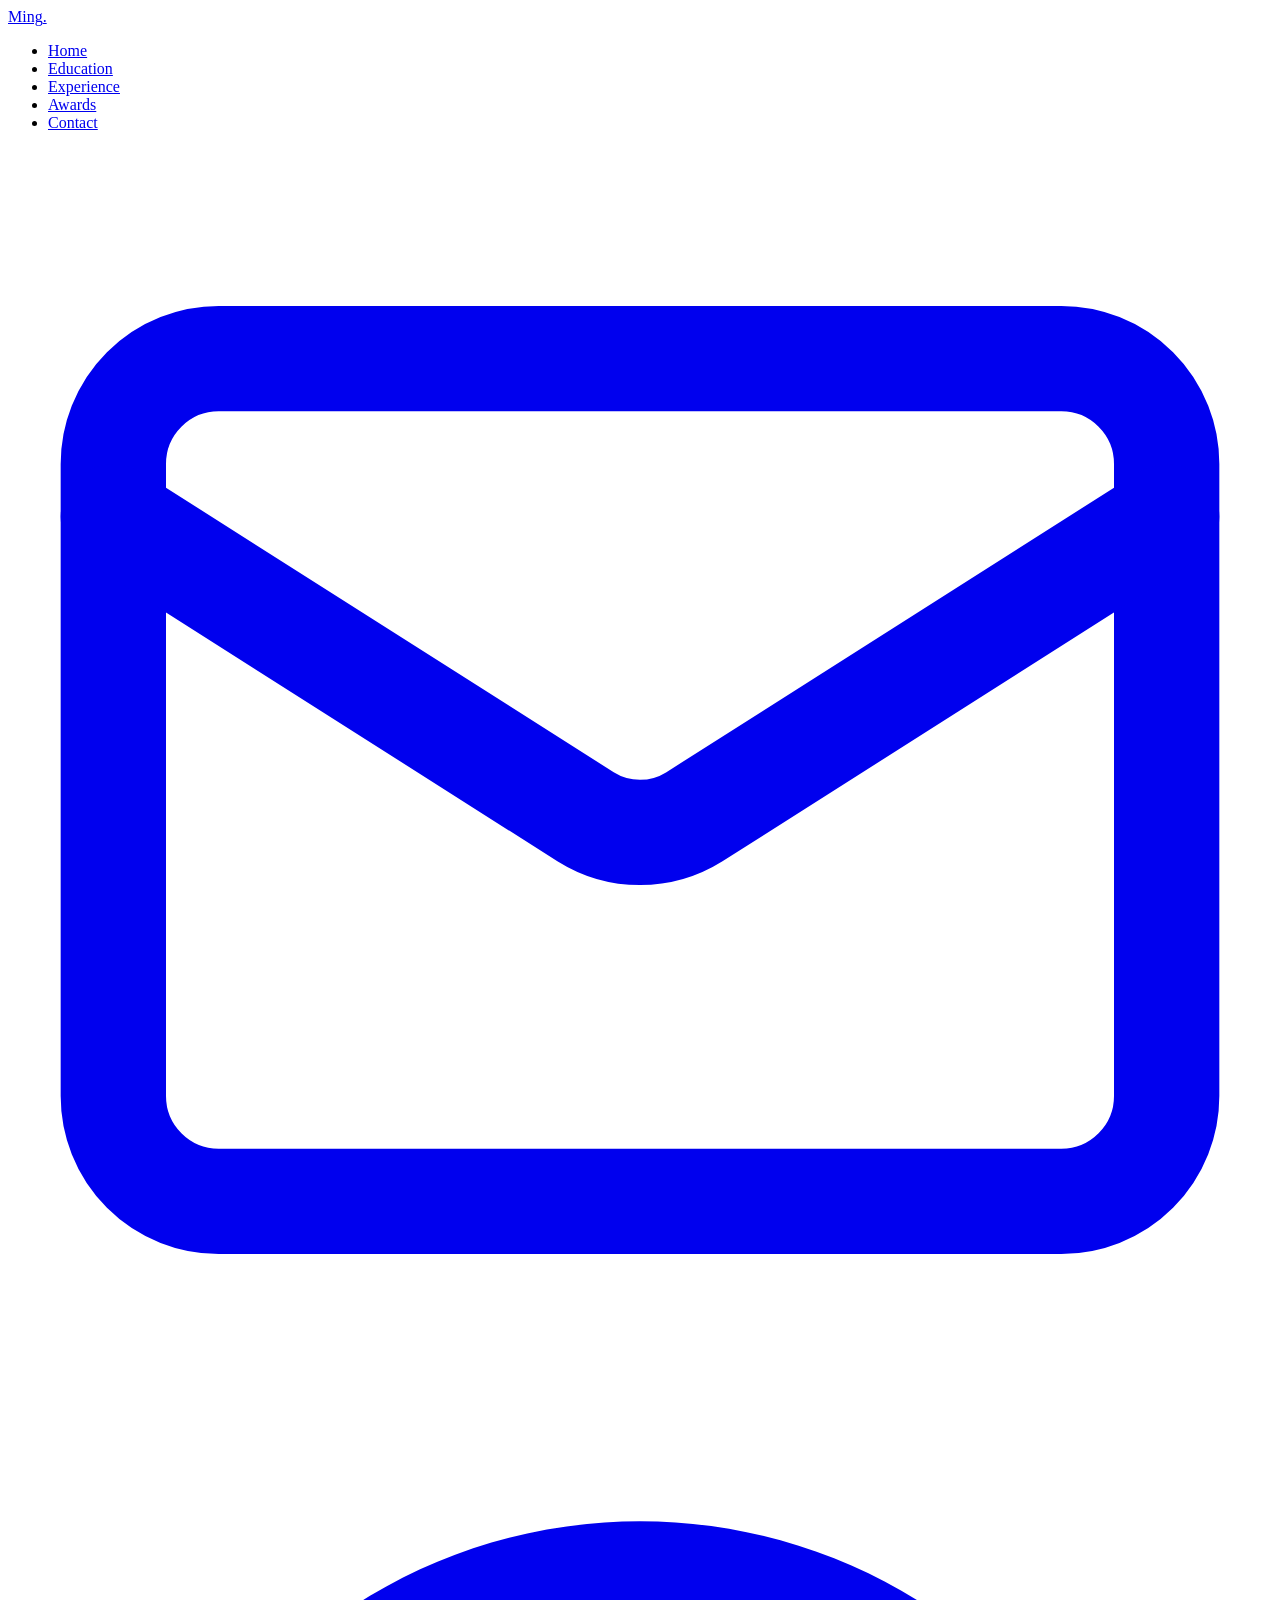
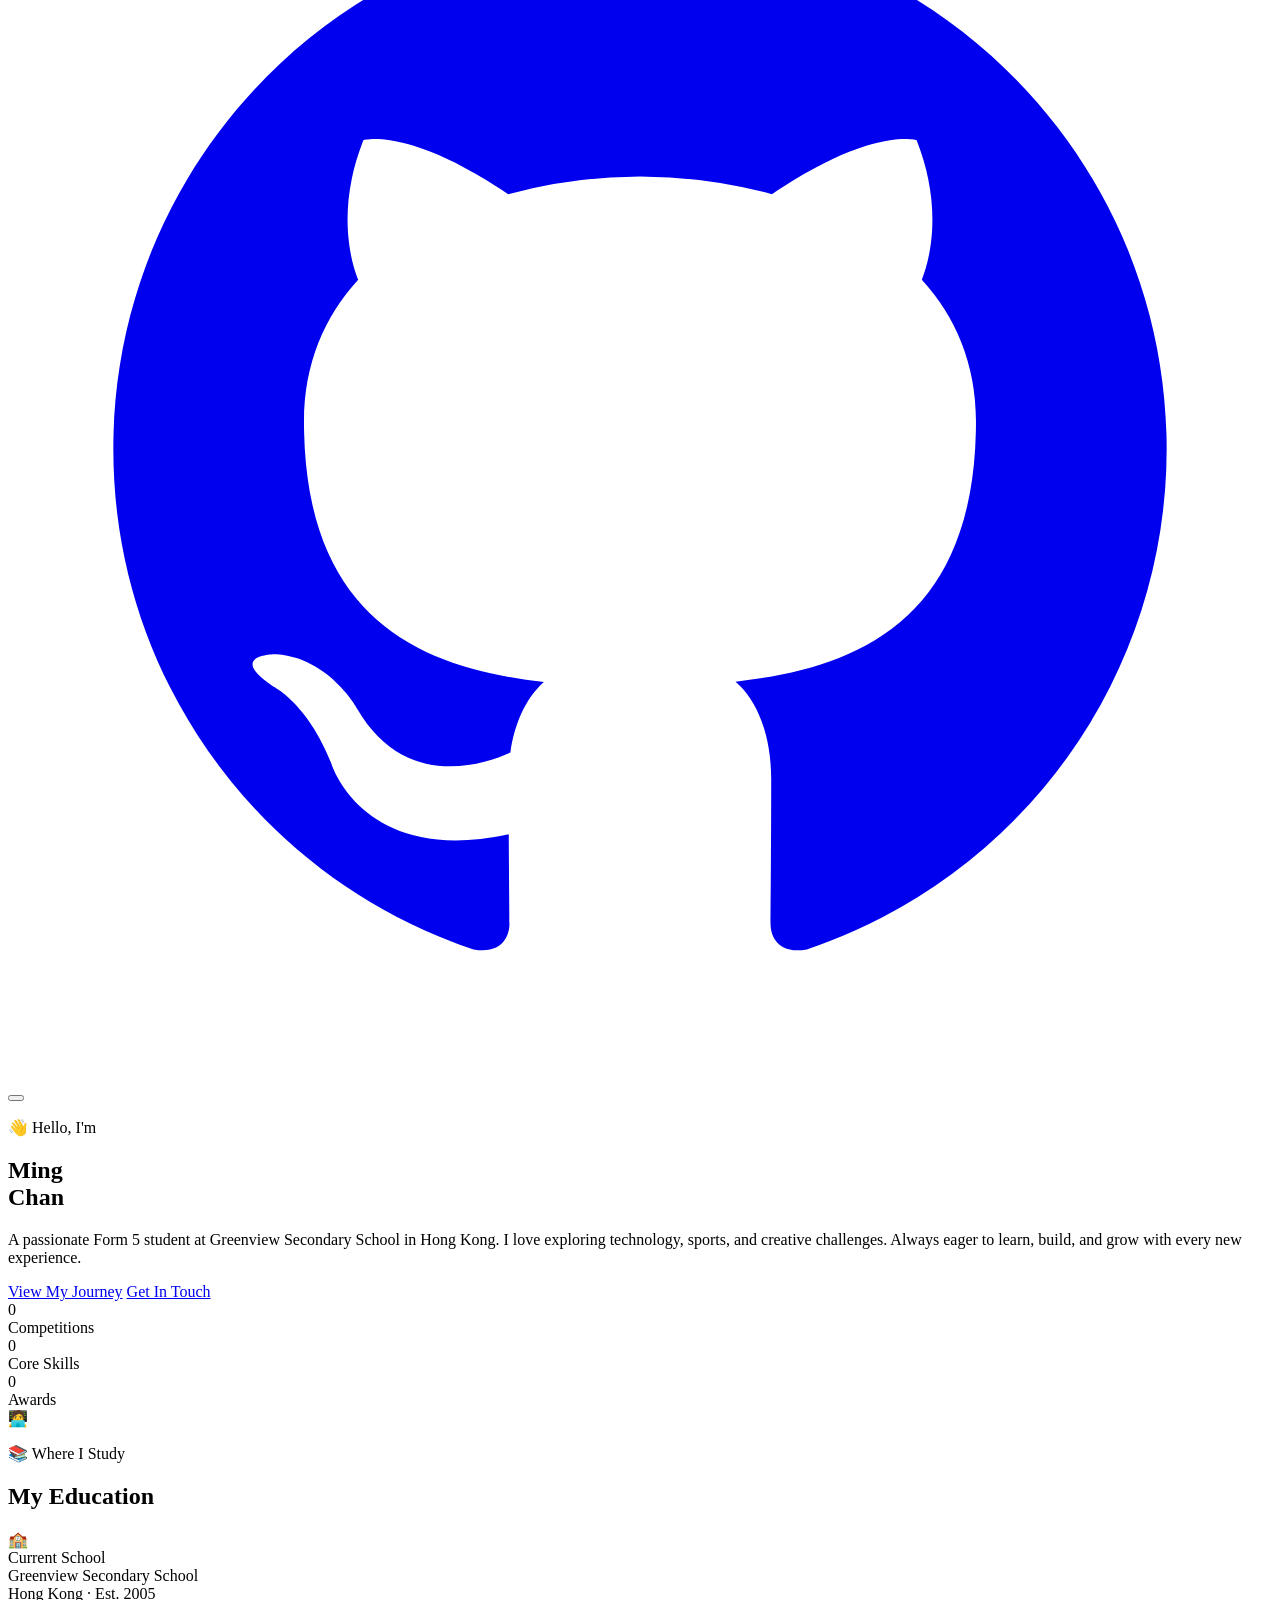
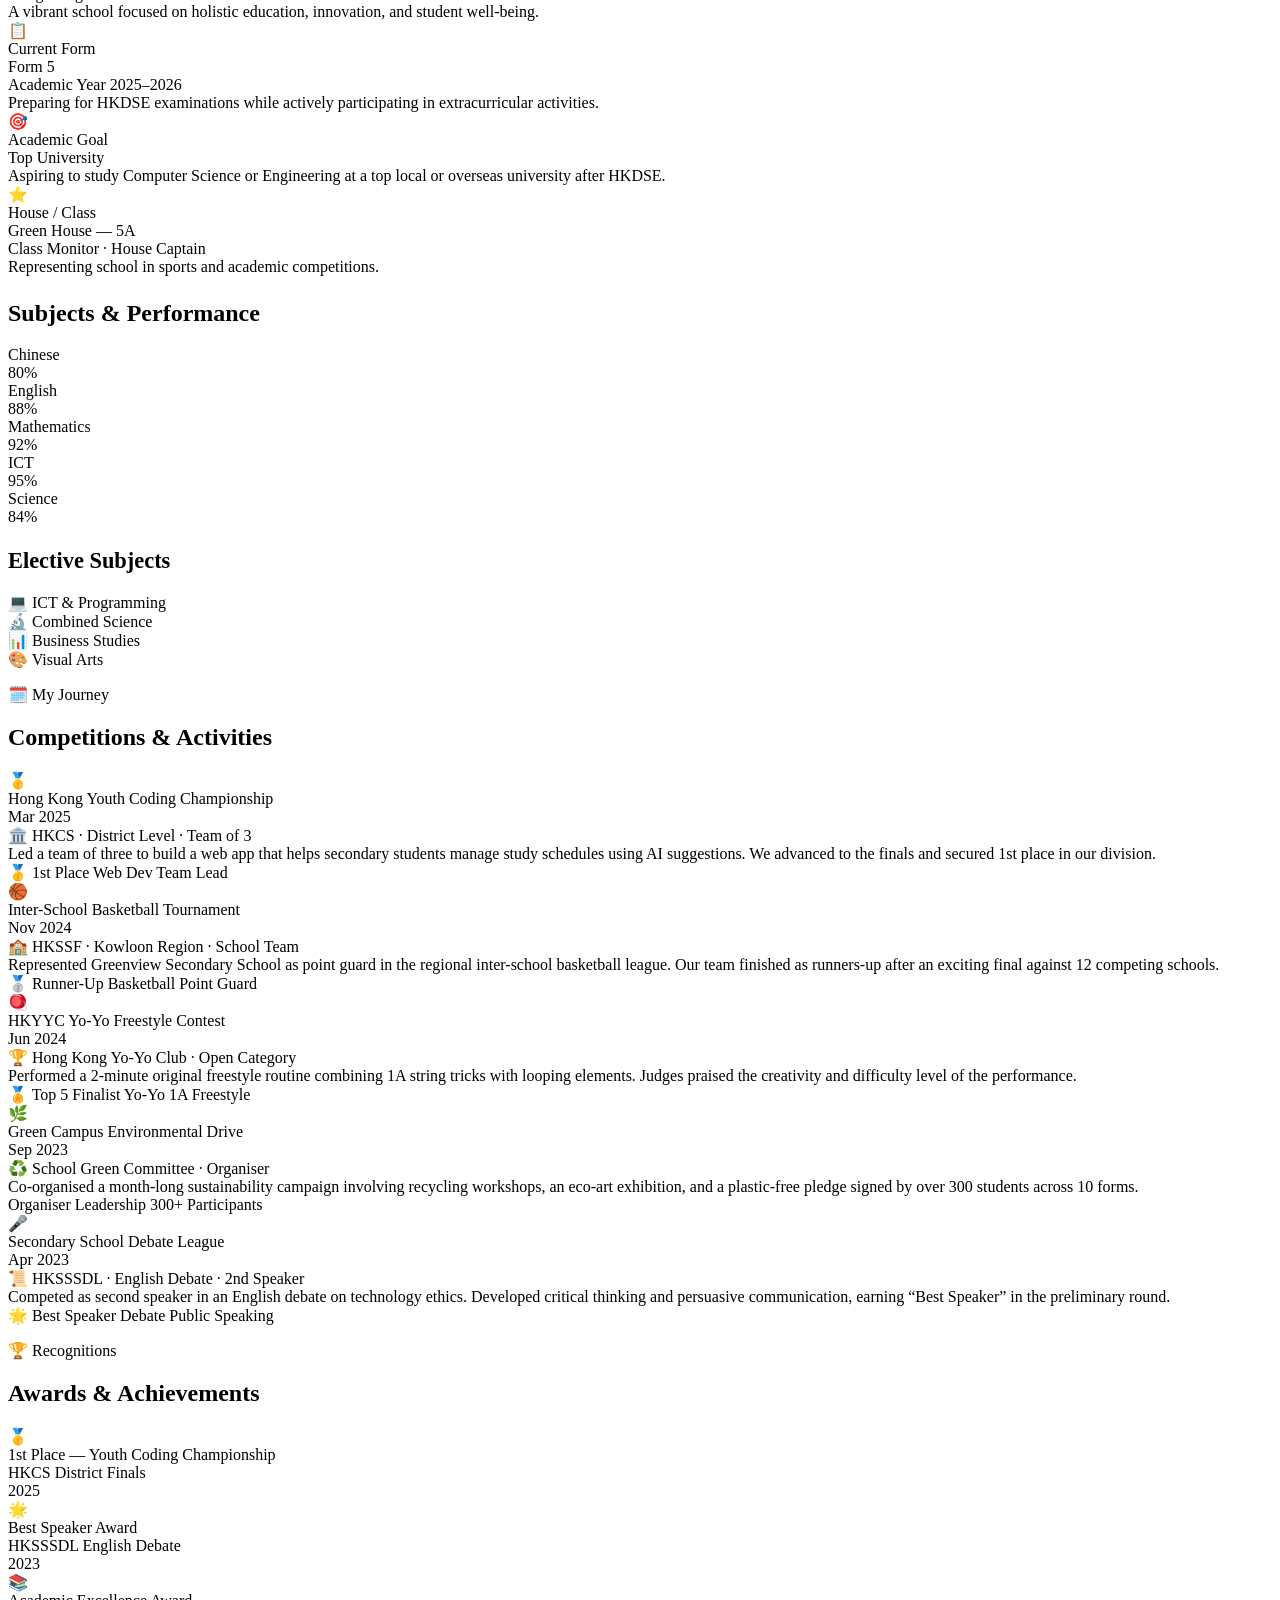
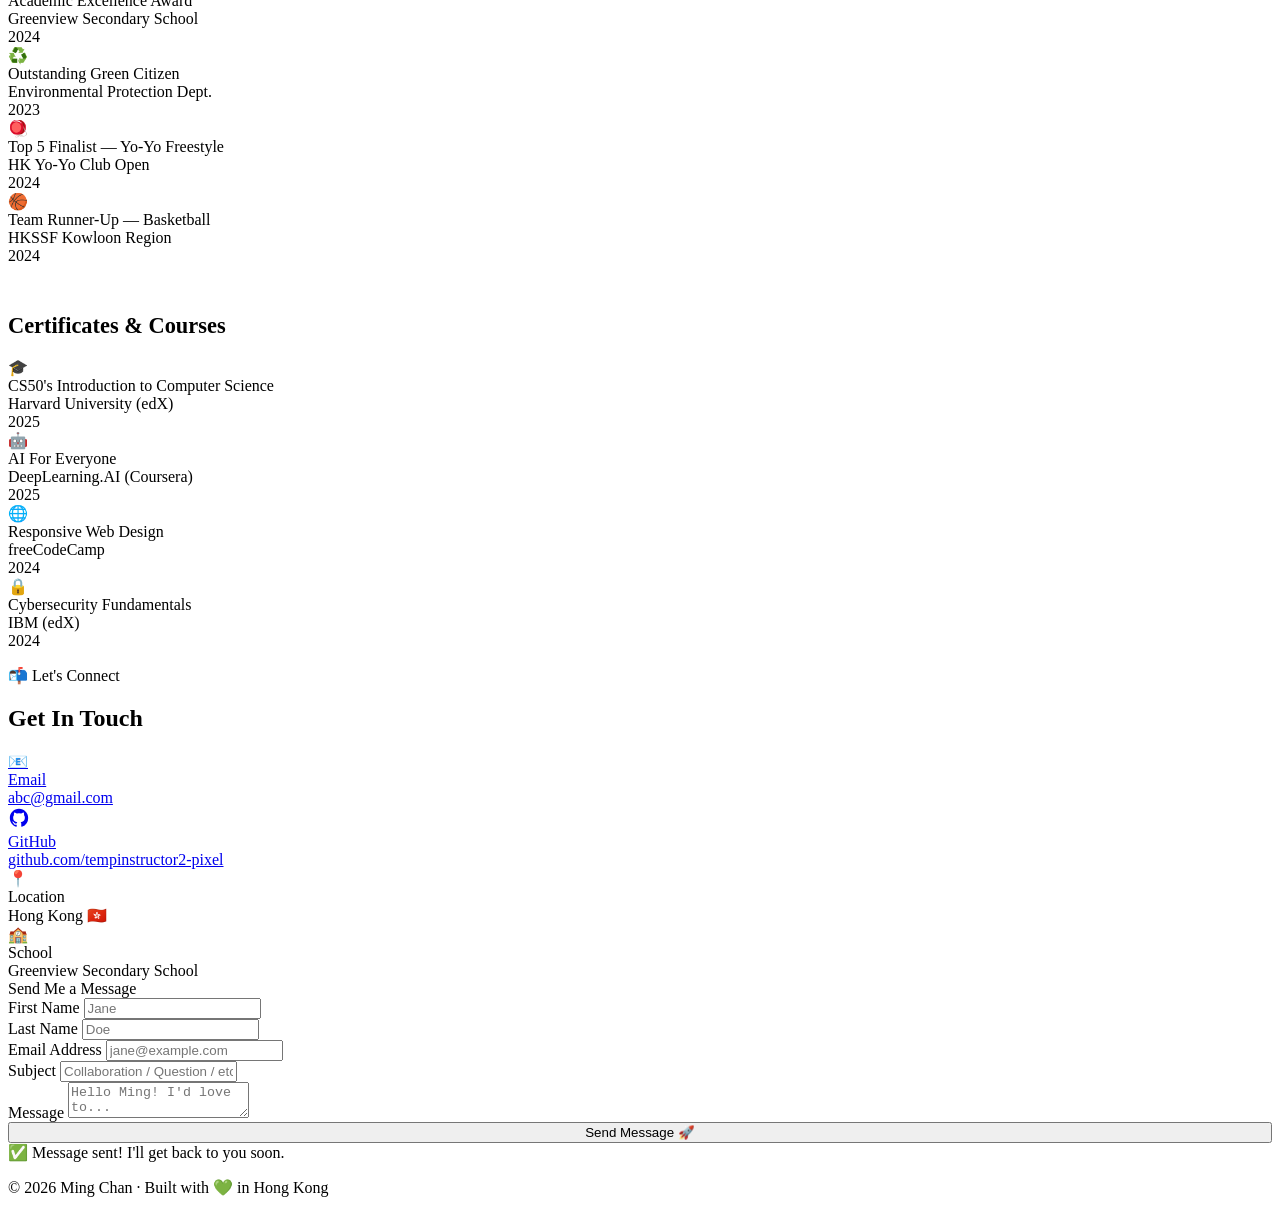
==== index.html @ fbb934cd "Add files via upload" ====
<!DOCTYPE html>
<html lang="en">
<head>
  <meta charset="UTF-8"/>
  <meta name="viewport" content="width=device-width,initial-scale=1.0"/>
  <title>Ming Chan — Home</title>
  <link rel="stylesheet" href="assets/css/style.css"/>
  <script src="assets/js/main.js" defer></script>
</head>
<body>

<nav class="navbar" id="navbar">
  <div class="nav-container">
    <a class="nav-logo" href="index.html">Ming<span class="dot">.</span></a>
    <ul class="nav-links" id="navLinks">
      <li><a href="#home"         class="nav-link">Home</a></li>
      <li><a href="#education"    class="nav-link">Education</a></li>
      <li><a href="#experience"   class="nav-link">Experience</a></li>
      <li><a href="#achievements" class="nav-link">Awards</a></li>
      <li><a href="#contact"      class="nav-link">Contact</a></li>
    </ul>
    <div class="nav-actions">
      <a href="mailto:abc@gmail.com" class="icon-btn" title="Email Me">
        <svg xmlns="http://www.w3.org/2000/svg" viewBox="0 0 24 24" fill="none"
             stroke="currentColor" stroke-width="2" stroke-linecap="round" stroke-linejoin="round">
          <rect x="2" y="4" width="20" height="16" rx="2"/>
          <path d="m22 7-8.97 5.7a1.94 1.94 0 0 1-2.06 0L2 7"/>
        </svg>
      </a>
      <a href="https://github.com/tempinstructor2-pixel" target="_blank" class="icon-btn" title="GitHub">
        <svg viewBox="0 0 24 24" fill="currentColor">
          <path d="M12 2C6.477 2 2 6.484 2 12.017c0 4.425 2.865 8.18 6.839 9.504.5.092.682-.217.682-.483
          0-.237-.008-.868-.013-1.703-2.782.605-3.369-1.343-3.369-1.343-.454-1.158-1.11-1.466-1.11-1.466
          -.908-.62.069-.608.069-.608 1.003.07 1.531 1.032 1.531 1.032.892 1.53 2.341 1.088 2.91.832
          .092-.647.35-1.088.636-1.338-2.22-.253-4.555-1.113-4.555-4.951 0-1.093.39-1.988 1.029-2.688
          -.103-.253-.446-1.272.098-2.65 0 0 .84-.27 2.75 1.026A9.564 9.564 0 0 1 12 6.844a9.59 9.59 0 0 1
          2.504.337c1.909-1.296 2.747-1.027 2.747-1.027.546 1.379.202 2.398.1 2.651.64.7 1.028 1.595
          1.028 2.688 0 3.848-2.339 4.695-4.566 4.943.359.309.678.92.678 1.855 0 1.338-.012 2.419-.012
          2.747 0 .268.18.58.688.482A10.019 10.019 0 0 0 22 12.017C22 6.484 17.522 2 12 2z"/>
        </svg>
      </a>
      <button class="hamburger" id="hamburger" aria-label="Toggle menu">
        <span></span><span></span><span></span>
      </button>
    </div>
  </div>
</nav>

<main class="page">
  <section class="hero" id="home">
    <div class="hero-inner">
      <div>
        <p class="hero-greeting fade-up">&#x1F44B; Hello, I'm</p>
        <h1 class="hero-name fade-up">Ming<br/><span>Chan</span></h1>
        <p class="hero-tagline fade-up"><span id="typed-text"></span><span class="cursor"></span></p>
        <p class="hero-desc fade-up">
          A passionate Form 5 student at Greenview Secondary School in Hong Kong.
          I love exploring technology, sports, and creative challenges.
          Always eager to learn, build, and grow with every new experience.
        </p>
        <div class="hero-cta fade-up">
          <a href="experience.html" class="btn-green">View My Journey</a>
          <a href="contact.html"    class="btn-outline">Get In Touch</a>
        </div>
        <div class="stats fade-up">
          <div class="stat"><span class="stat-num" data-target="5">0</span><div class="stat-label">Competitions</div></div>
          <div class="stat"><span class="stat-num" data-target="3">0</span><div class="stat-label">Core Skills</div></div>
          <div class="stat"><span class="stat-num" data-target="6">0</span><div class="stat-label">Awards</div></div>
        </div>
      </div>
      <div class="hero-avatar-wrap fade-up">
        <div class="avatar-ring">
          <div class="avatar-inner">&#x1F9D1;&#x200D;&#x1F4BB;</div>
        </div>
      </div>
    </div>
  </section>

  <section id="education">
    <div class="section-wrap compact">
      <p class="section-tag fade-up">&#x1F4DA; Where I Study</p>
      <h2 class="section-title fade-up">My <span>Education</span></h2>
      <div class="section-divider fade-up"></div>

      <div class="edu-grid">
        <div class="glass-card edu-card fade-up">
          <div class="edu-icon">&#x1F3EB;</div>
          <div class="edu-label">Current School</div>
          <div class="edu-value">Greenview Secondary School</div>
          <div class="edu-sub">Hong Kong &middot; Est. 2005<br/>A vibrant school focused on holistic education, innovation, and student well-being.</div>
        </div>
        <div class="glass-card edu-card fade-up">
          <div class="edu-icon">&#x1F4CB;</div>
          <div class="edu-label">Current Form</div>
          <div class="edu-value">Form 5</div>
          <div class="edu-sub">Academic Year 2025&ndash;2026<br/>Preparing for HKDSE examinations while actively participating in extracurricular activities.</div>
        </div>
        <div class="glass-card edu-card fade-up">
          <div class="edu-icon">&#x1F3AF;</div>
          <div class="edu-label">Academic Goal</div>
          <div class="edu-value">Top University</div>
          <div class="edu-sub">Aspiring to study Computer Science or Engineering at a top local or overseas university after HKDSE.</div>
        </div>
        <div class="glass-card edu-card fade-up">
          <div class="edu-icon">&#x2B50;</div>
          <div class="edu-label">House / Class</div>
          <div class="edu-value">Green House &mdash; 5A</div>
          <div class="edu-sub">Class Monitor &middot; House Captain<br/>Representing school in sports and academic competitions.</div>
        </div>
      </div>

      <h3 style="font-size:1.5rem;font-weight:800;margin-bottom:1.2rem" class="fade-up">
        Subjects &amp; <span style="color:var(--green)">Performance</span>
      </h3>
      <div class="glass-card bar-wrap fade-up">
        <div class="bar-row"><div class="bar-subject">Chinese</div>
          <div class="bar-track"><div class="bar-fill" data-pct="80"></div></div>
          <div class="bar-pct">80%</div></div>
        <div class="bar-row"><div class="bar-subject">English</div>
          <div class="bar-track"><div class="bar-fill" data-pct="88"></div></div>
          <div class="bar-pct">88%</div></div>
        <div class="bar-row"><div class="bar-subject">Mathematics</div>
          <div class="bar-track"><div class="bar-fill" data-pct="92"></div></div>
          <div class="bar-pct">92%</div></div>
        <div class="bar-row"><div class="bar-subject">ICT</div>
          <div class="bar-track"><div class="bar-fill" data-pct="95"></div></div>
          <div class="bar-pct">95%</div></div>
        <div class="bar-row"><div class="bar-subject">Science</div>
          <div class="bar-track"><div class="bar-fill" data-pct="84"></div></div>
          <div class="bar-pct">84%</div></div>
      </div>

      <h3 style="font-size:1.4rem;font-weight:800;margin-bottom:1.2rem" class="fade-up">
        Elective <span style="color:var(--green)">Subjects</span>
      </h3>
      <div class="course-grid">
        <div class="glass-card course-chip fade-up">&#x1F4BB; ICT &amp; Programming</div>
        <div class="glass-card course-chip fade-up">&#x1F52C; Combined Science</div>
        <div class="glass-card course-chip fade-up">&#x1F4CA; Business Studies</div>
        <div class="glass-card course-chip fade-up">&#x1F3A8; Visual Arts</div>
      </div>
    </div>
  </section>

  <section id="experience">
    <div class="section-wrap compact">
      <p class="section-tag fade-up">&#x1F5D3;&#xFE0F; My Journey</p>
      <h2 class="section-title fade-up">Competitions &amp; <span>Activities</span></h2>
      <div class="section-divider fade-up"></div>

      <div class="timeline">
        <div class="tl-item fade-up">
          <div class="tl-dot">&#x1F947;</div>
          <div class="glass-card tl-card">
            <div class="tl-header">
              <div class="tl-title">Hong Kong Youth Coding Championship</div>
              <div class="tl-date">Mar 2025</div>
            </div>
            <div class="tl-org">&#x1F3DB;&#xFE0F; HKCS &middot; District Level &middot; Team of 3</div>
            <div class="tl-desc">Led a team of three to build a web app that helps secondary students
              manage study schedules using AI suggestions. We advanced to the finals and secured
              1st place in our division.</div>
            <div class="tl-badges">
              <span class="tl-badge gold">&#x1F947; 1st Place</span>
              <span class="tl-badge">Web Dev</span>
              <span class="tl-badge">Team Lead</span>
            </div>
          </div>
        </div>

        <div class="tl-item fade-up">
          <div class="tl-dot">&#x1F3C0;</div>
          <div class="glass-card tl-card">
            <div class="tl-header">
              <div class="tl-title">Inter-School Basketball Tournament</div>
              <div class="tl-date">Nov 2024</div>
            </div>
            <div class="tl-org">&#x1F3EB; HKSSF &middot; Kowloon Region &middot; School Team</div>
            <div class="tl-desc">Represented Greenview Secondary School as point guard in the regional
              inter-school basketball league. Our team finished as runners-up after an exciting final
              against 12 competing schools.</div>
            <div class="tl-badges">
              <span class="tl-badge silver">&#x1F948; Runner-Up</span>
              <span class="tl-badge">Basketball</span>
              <span class="tl-badge">Point Guard</span>
            </div>
          </div>
        </div>

        <div class="tl-item fade-up">
          <div class="tl-dot">&#x1FA80;</div>
          <div class="glass-card tl-card">
            <div class="tl-header">
              <div class="tl-title">HKYYC Yo-Yo Freestyle Contest</div>
              <div class="tl-date">Jun 2024</div>
            </div>
            <div class="tl-org">&#x1F3C6; Hong Kong Yo-Yo Club &middot; Open Category</div>
            <div class="tl-desc">Performed a 2-minute original freestyle routine combining 1A string
              tricks with looping elements. Judges praised the creativity and difficulty level
              of the performance.</div>
            <div class="tl-badges">
              <span class="tl-badge gold">&#x1F3C5; Top 5 Finalist</span>
              <span class="tl-badge">Yo-Yo 1A</span>
              <span class="tl-badge">Freestyle</span>
            </div>
          </div>
        </div>

        <div class="tl-item fade-up">
          <div class="tl-dot">&#x1F33F;</div>
          <div class="glass-card tl-card">
            <div class="tl-header">
              <div class="tl-title">Green Campus Environmental Drive</div>
              <div class="tl-date">Sep 2023</div>
            </div>
            <div class="tl-org">&#x267B;&#xFE0F; School Green Committee &middot; Organiser</div>
            <div class="tl-desc">Co-organised a month-long sustainability campaign involving recycling
              workshops, an eco-art exhibition, and a plastic-free pledge signed by over 300
              students across 10 forms.</div>
            <div class="tl-badges">
              <span class="tl-badge">Organiser</span>
              <span class="tl-badge">Leadership</span>
              <span class="tl-badge">300+ Participants</span>
            </div>
          </div>
        </div>

        <div class="tl-item fade-up">
          <div class="tl-dot">&#x1F3A4;</div>
          <div class="glass-card tl-card">
            <div class="tl-header">
              <div class="tl-title">Secondary School Debate League</div>
              <div class="tl-date">Apr 2023</div>
            </div>
            <div class="tl-org">&#x1F4DC; HKSSSDL &middot; English Debate &middot; 2nd Speaker</div>
            <div class="tl-desc">Competed as second speaker in an English debate on technology ethics.
              Developed critical thinking and persuasive communication, earning &ldquo;Best Speaker&rdquo;
              in the preliminary round.</div>
            <div class="tl-badges">
              <span class="tl-badge gold">&#x1F31F; Best Speaker</span>
              <span class="tl-badge">Debate</span>
              <span class="tl-badge">Public Speaking</span>
            </div>
          </div>
        </div>
      </div>
    </div>
  </section>

  <section id="achievements">
    <div class="section-wrap compact">
      <p class="section-tag fade-up">&#x1F3C6; Recognitions</p>
      <h2 class="section-title fade-up">Awards &amp; <span>Achievements</span></h2>
      <div class="section-divider fade-up"></div>

      <div class="award-grid">
        <div class="glass-card award-card fade-up">
          <span class="award-icon">&#x1F947;</span>
          <div class="award-title">1st Place &mdash; Youth Coding Championship</div>
          <div class="award-org">HKCS District Finals</div>
          <span class="award-year">2025</span>
        </div>
        <div class="glass-card award-card fade-up">
          <span class="award-icon">&#x1F31F;</span>
          <div class="award-title">Best Speaker Award</div>
          <div class="award-org">HKSSSDL English Debate</div>
          <span class="award-year">2023</span>
        </div>
        <div class="glass-card award-card fade-up">
          <span class="award-icon">&#x1F4DA;</span>
          <div class="award-title">Academic Excellence Award</div>
          <div class="award-org">Greenview Secondary School</div>
          <span class="award-year">2024</span>
        </div>
        <div class="glass-card award-card fade-up">
          <span class="award-icon">&#x267B;&#xFE0F;</span>
          <div class="award-title">Outstanding Green Citizen</div>
          <div class="award-org">Environmental Protection Dept.</div>
          <span class="award-year">2023</span>
        </div>
        <div class="glass-card award-card fade-up">
          <span class="award-icon">&#x1FA80;</span>
          <div class="award-title">Top 5 Finalist &mdash; Yo-Yo Freestyle</div>
          <div class="award-org">HK Yo-Yo Club Open</div>
          <span class="award-year">2024</span>
        </div>
        <div class="glass-card award-card fade-up">
          <span class="award-icon">&#x1F3C0;</span>
          <div class="award-title">Team Runner-Up &mdash; Basketball</div>
          <div class="award-org">HKSSF Kowloon Region</div>
          <span class="award-year">2024</span>
        </div>
      </div>

      <h3 style="font-size:1.4rem;font-weight:800;margin:3rem 0 1.2rem" class="fade-up">
        Certificates &amp; <span style="color:var(--green)">Courses</span>
      </h3>
      <div class="cert-list">
        <div class="glass-card cert-row fade-up">
          <span class="cert-icon">&#x1F393;</span>
          <div><div class="cert-name">CS50's Introduction to Computer Science</div>
            <div class="cert-issuer">Harvard University (edX)</div></div>
          <div class="cert-date">2025</div>
        </div>
        <div class="glass-card cert-row fade-up">
          <span class="cert-icon">&#x1F916;</span>
          <div><div class="cert-name">AI For Everyone</div>
            <div class="cert-issuer">DeepLearning.AI (Coursera)</div></div>
          <div class="cert-date">2025</div>
        </div>
        <div class="glass-card cert-row fade-up">
          <span class="cert-icon">&#x1F310;</span>
          <div><div class="cert-name">Responsive Web Design</div>
            <div class="cert-issuer">freeCodeCamp</div></div>
          <div class="cert-date">2024</div>
        </div>
        <div class="glass-card cert-row fade-up">
          <span class="cert-icon">&#x1F512;</span>
          <div><div class="cert-name">Cybersecurity Fundamentals</div>
            <div class="cert-issuer">IBM (edX)</div></div>
          <div class="cert-date">2024</div>
        </div>
      </div>
    </div>
  </section>

  <section id="contact">
    <div class="section-wrap compact">
      <p class="section-tag fade-up">&#x1F4EC; Let's Connect</p>
      <h2 class="section-title fade-up">Get In <span>Touch</span></h2>
      <div class="section-divider fade-up"></div>

      <div class="contact-grid">
        <div class="contact-info">
          <a href="mailto:abc@gmail.com" class="glass-card info-card fade-up">
            <div class="info-icon">&#x1F4E7;</div>
            <div><div class="info-label">Email</div>
              <div class="info-val">abc@gmail.com</div></div>
          </a>
          <a href="https://github.com/tempinstructor2-pixel" target="_blank" class="glass-card info-card fade-up">
            <div class="info-icon"><svg viewBox="0 0 24 24" fill="currentColor" style="width:22px;height:22px;color:var(--green)">
    <path d="M12 2C6.477 2 2 6.484 2 12.017c0 4.425 2.865 8.18 6.839 9.504.5.092.682-.217.682-.483
    0-.237-.008-.868-.013-1.703-2.782.605-3.369-1.343-3.369-1.343-.454-1.158-1.11-1.466-1.11-1.466
    -.908-.62.069-.608.069-.608 1.003.07 1.531 1.032 1.531 1.032.892 1.53 2.341 1.088 2.91.832
    .092-.647.35-1.088.636-1.338-2.22-.253-4.555-1.113-4.555-4.951 0-1.093.39-1.988 1.029-2.688
    -.103-.253-.446-1.272.098-2.65 0 0 .84-.27 2.75 1.026A9.564 9.564 0 0 1 12 6.844a9.59 9.59 0 0 1
    2.504.337c1.909-1.296 2.747-1.027 2.747-1.027.546 1.379.202 2.398.1 2.651.64.7 1.028 1.595
    1.028 2.688 0 3.848-2.339 4.695-4.566 4.943.359.309.678.92.678 1.855 0 1.338-.012 2.419-.012
    2.747 0 .268.18.58.688.482A10.019 10.019 0 0 0 22 12.017C22 6.484 17.522 2 12 2z"/>
  </svg></div>
            <div><div class="info-label">GitHub</div>
              <div class="info-val">github.com/tempinstructor2-pixel</div></div>
          </a>
          <div class="glass-card info-card fade-up" style="cursor:default">
            <div class="info-icon">&#x1F4CD;</div>
            <div><div class="info-label">Location</div>
              <div class="info-val">Hong Kong &#x1F1ED;&#x1F1F0;</div></div>
          </div>
          <div class="glass-card info-card fade-up" style="cursor:default">
            <div class="info-icon">&#x1F3EB;</div>
            <div><div class="info-label">School</div>
              <div class="info-val">Greenview Secondary School</div></div>
          </div>
        </div>

        <div class="glass-card form-card fade-up">
          <div class="form-title">Send Me a <span style="color:var(--green)">Message</span></div>
          <form id="contactForm" novalidate>
            <div class="form-row">
              <div class="form-group">
                <label for="fname">First Name</label>
                <input type="text" id="fname" placeholder="Jane" required/>
              </div>
              <div class="form-group">
                <label for="lname">Last Name</label>
                <input type="text" id="lname" placeholder="Doe" required/>
              </div>
            </div>
            <div class="form-group">
              <label for="femail">Email Address</label>
              <input type="email" id="femail" placeholder="jane@example.com" required/>
            </div>
            <div class="form-group">
              <label for="fsubject">Subject</label>
              <input type="text" id="fsubject" placeholder="Collaboration / Question / etc."/>
            </div>
            <div class="form-group">
              <label for="fmessage">Message</label>
              <textarea id="fmessage" placeholder="Hello Ming! I'd love to..." required></textarea>
            </div>
            <button type="submit" class="btn-green" style="width:100%;justify-content:center">
              Send Message &#x1F680;
            </button>
          </form>
        </div>
      </div>
    </div>
  </section>
</main>
<div class="toast" id="toast">&#x2705; Message sent! I'll get back to you soon.</div>
<footer class="footer"><p>&#169; 2026 Ming Chan &middot; Built with &#x1F49A; in Hong Kong</p></footer>
</body>
</html>
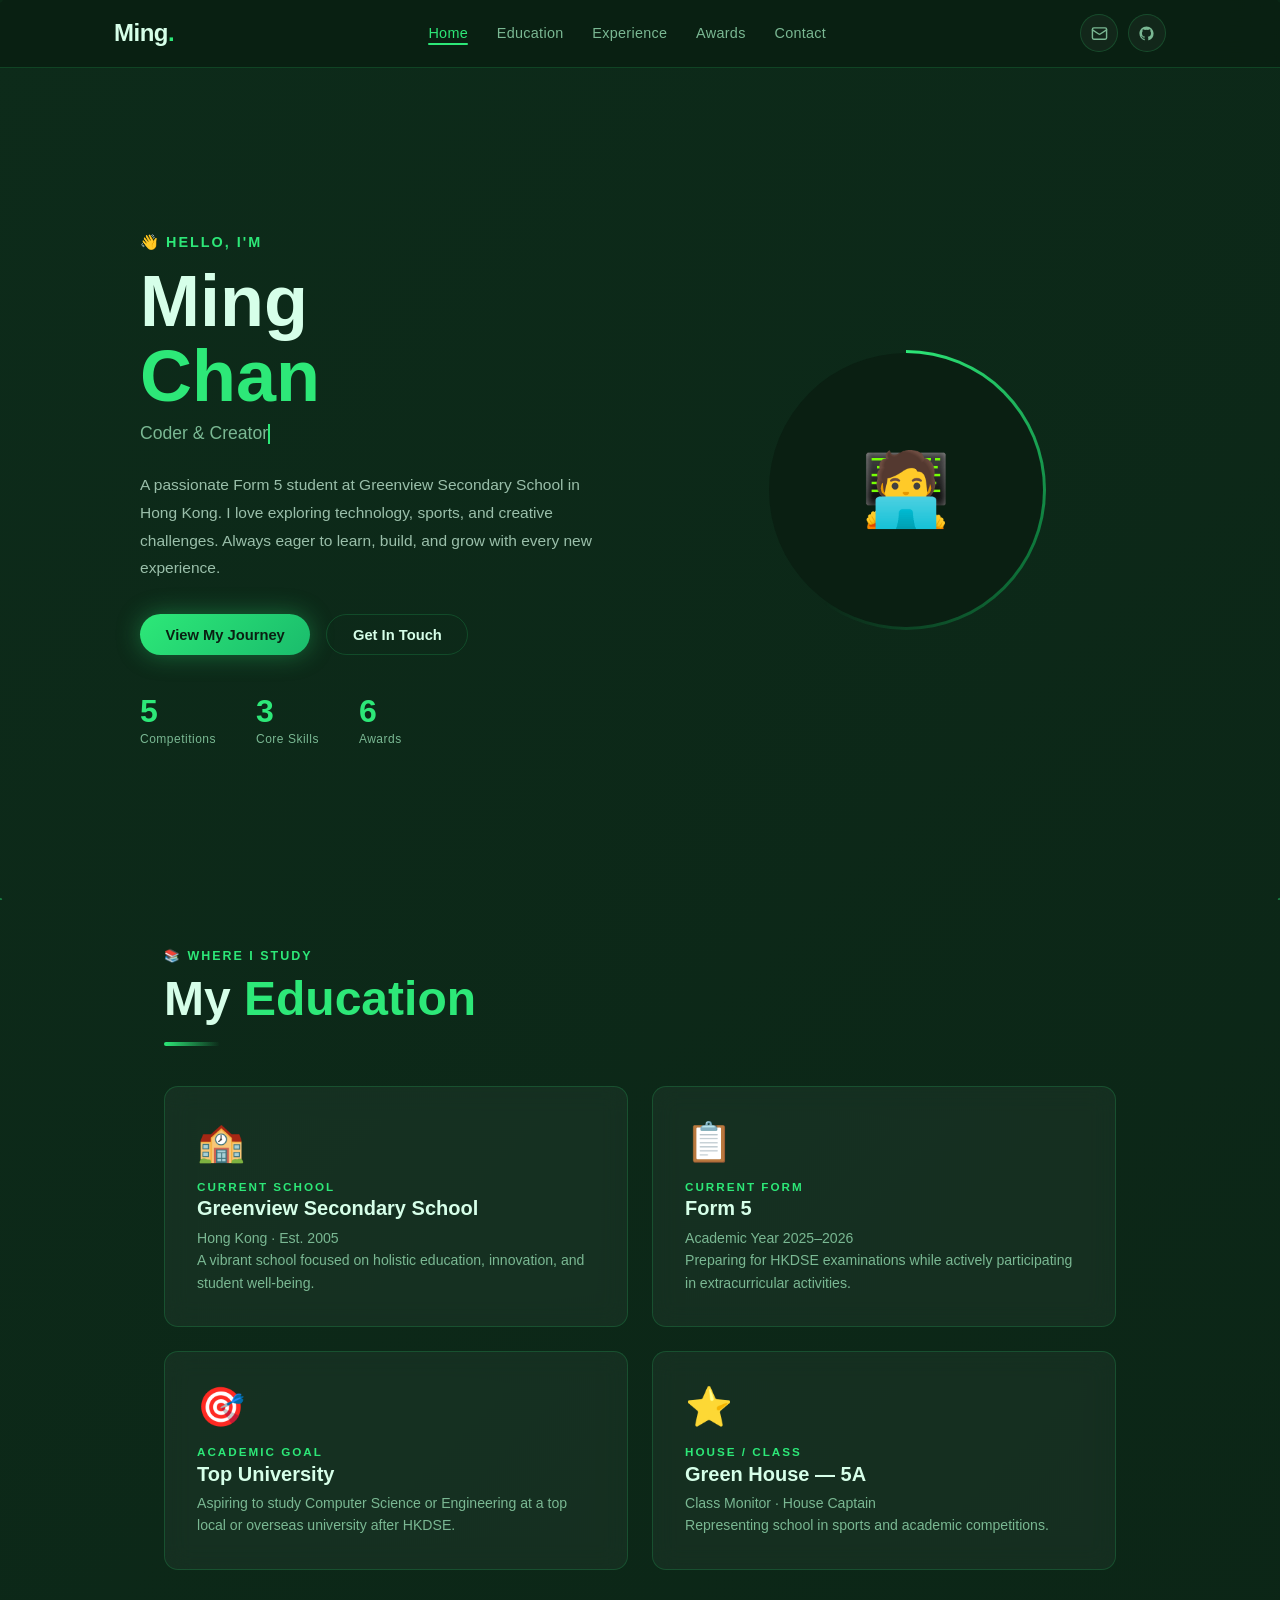
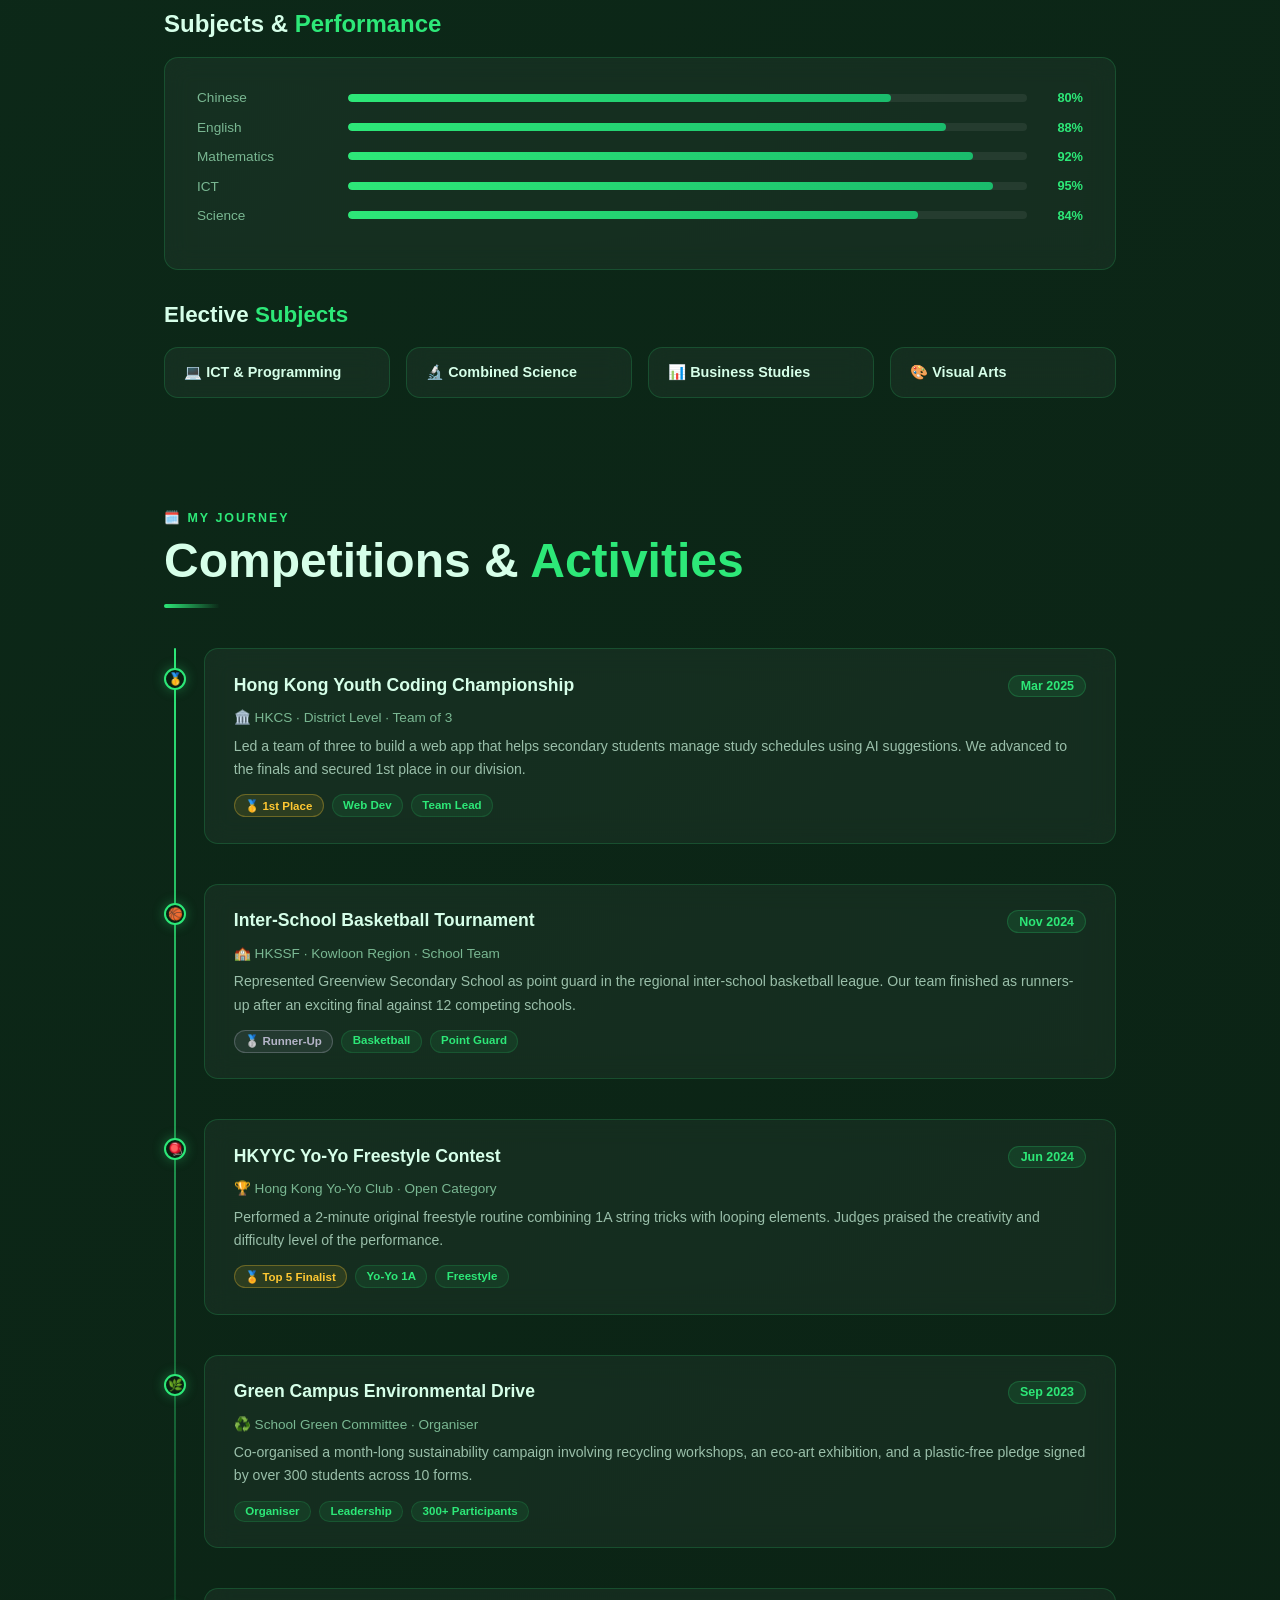
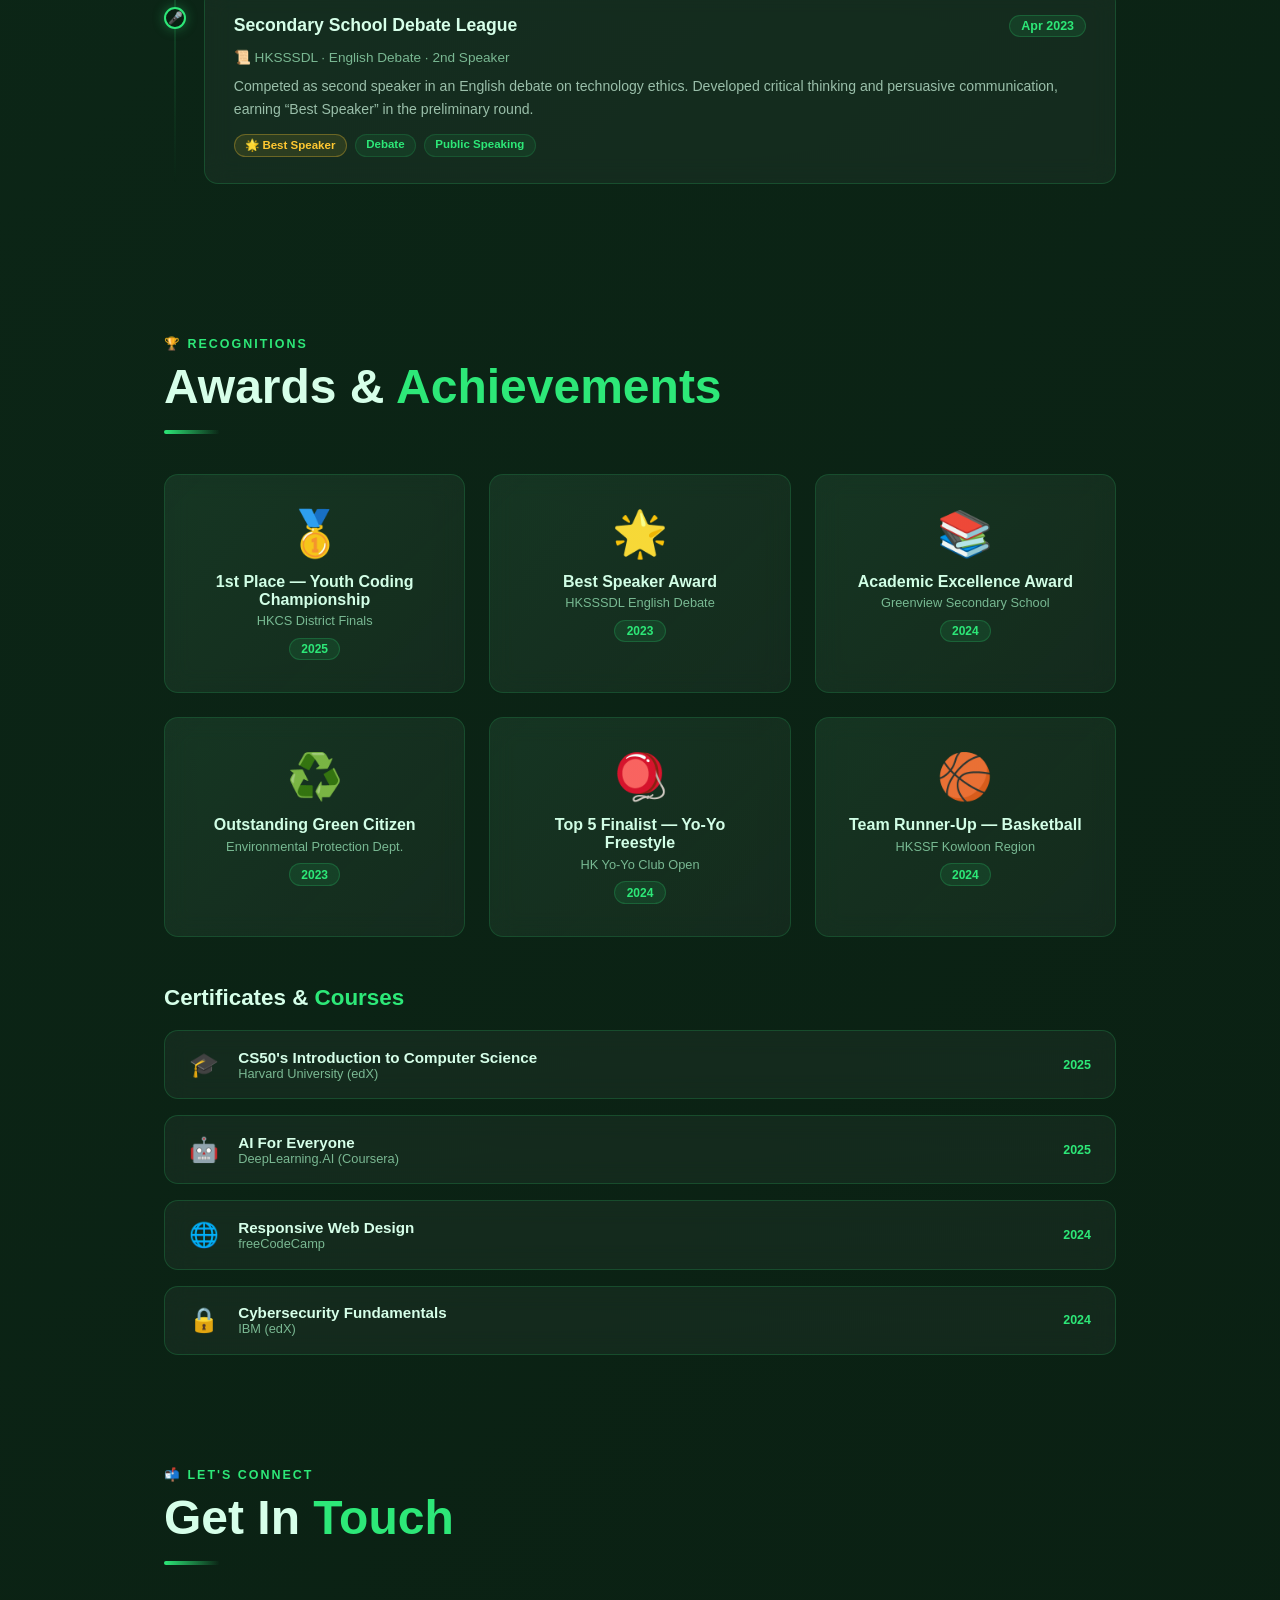
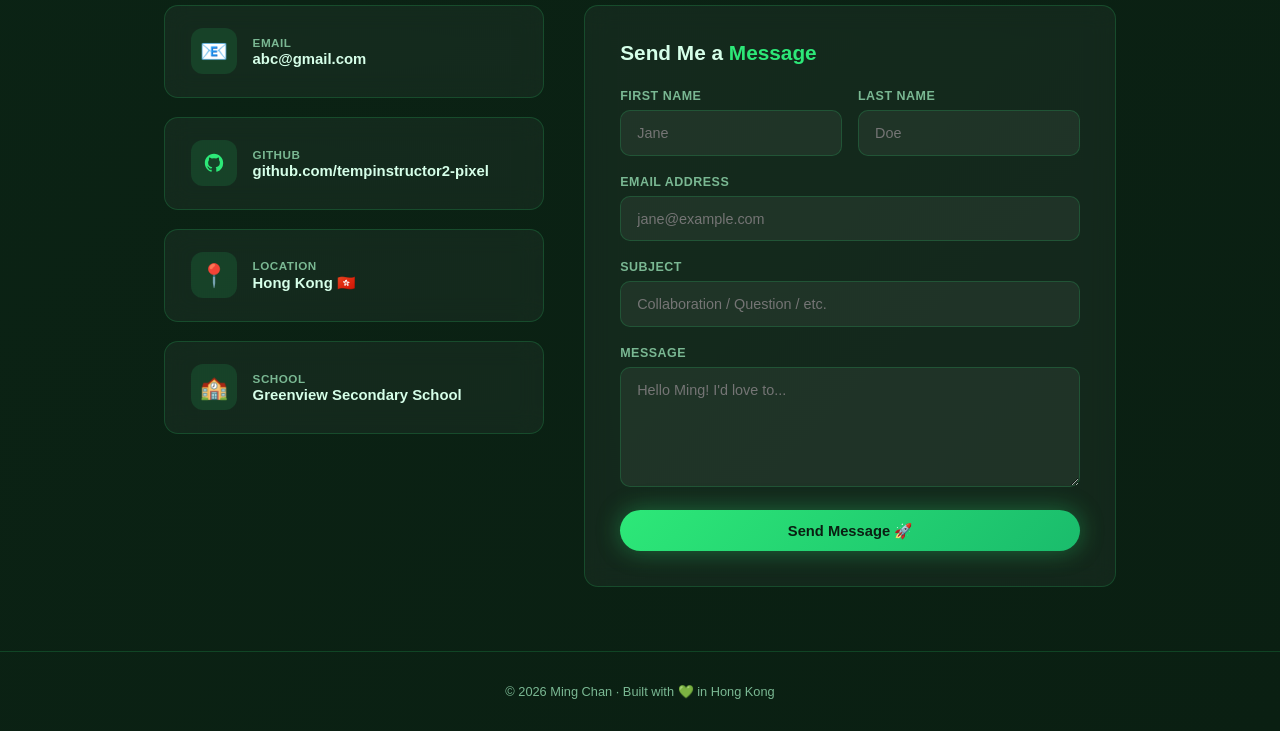
==== commit 293c8e66: "Add files via upload" ====
--- a/index.html
+++ b/index.html
@@ -4,8 +4,8 @@
   <meta charset="UTF-8"/>
   <meta name="viewport" content="width=device-width,initial-scale=1.0"/>
   <title>Ming Chan — Home</title>
-  <link rel="stylesheet" href="assets/css/style.css"/>
-  <script src="assets/js/main.js" defer></script>
+  <link rel="stylesheet" href="style.css"/>
+  <script src="main.js" defer></script>
 </head>
 <body>
 
--- a/style.css
+++ b/style.css
@@ -0,0 +1,239 @@
+/* Shared site styles (base + page sections) */
+
+*,*::before,*::after{box-sizing:border-box;margin:0;padding:0}
+:root{
+  --g1:#0d2b1a;--g2:#0a1f12;
+  --green:#2de878;--green2:#1abc6c;--green3:#0f7c3e;
+  --glow:rgba(45,232,120,.35);
+  --card-bg:rgba(255,255,255,.04);--border:rgba(45,232,120,.18);
+  --text:#d6ffe9;--muted:#7ab893;--radius:14px;--trans:.3s ease;
+}
+
+html{scroll-behavior:smooth}
+body{font-family:'Segoe UI','Inter',sans-serif;
+  background:linear-gradient(135deg,var(--g1) 0%,var(--g2) 100%);
+  color:var(--text);min-height:100vh;overflow-x:hidden}
+
+::-webkit-scrollbar{width:6px}
+::-webkit-scrollbar-track{background:var(--g2)}
+::-webkit-scrollbar-thumb{background:var(--green3);border-radius:99px}
+
+/* Navbar */
+.navbar{position:fixed;top:0;left:0;right:0;z-index:1000;
+  background:rgba(10,31,18,.88);backdrop-filter:blur(18px);
+  border-bottom:1px solid var(--border);transition:box-shadow var(--trans)}
+.navbar.scrolled{box-shadow:0 4px 32px rgba(0,0,0,.45)}
+.nav-container{max-width:1100px;margin:0 auto;
+  display:flex;align-items:center;justify-content:space-between;padding:.9rem 1.5rem}
+.nav-logo{font-size:1.5rem;font-weight:800;color:var(--text);text-decoration:none;letter-spacing:-.5px}
+.nav-logo .dot{color:var(--green)}
+.nav-links{display:flex;gap:1.8rem;list-style:none}
+.nav-link{color:var(--muted);text-decoration:none;font-size:.9rem;font-weight:500;
+  letter-spacing:.3px;position:relative;transition:color var(--trans)}
+.nav-link::after{content:'';position:absolute;bottom:-4px;left:0;width:0;height:2px;
+  background:var(--green);border-radius:99px;transition:width var(--trans)}
+.nav-link:hover,.nav-link.active{color:var(--green)}
+.nav-link:hover::after,.nav-link.active::after{width:100%}
+.nav-actions{display:flex;align-items:center;gap:.6rem}
+.icon-btn{display:grid;place-items:center;width:38px;height:38px;border-radius:50%;
+  background:var(--card-bg);border:1px solid var(--border);color:var(--muted);
+  transition:all var(--trans);text-decoration:none}
+.icon-btn svg{width:17px;height:17px}
+.icon-btn:hover{background:var(--green);color:var(--g2);
+  box-shadow:0 0 16px var(--glow);border-color:var(--green)}
+.hamburger{display:none;flex-direction:column;gap:5px;
+  background:none;border:none;cursor:pointer;padding:4px}
+.hamburger span{display:block;width:24px;height:2px;
+  background:var(--muted);border-radius:99px;transition:all var(--trans)}
+
+/* Layout */
+.page{padding-top:80px;min-height:100vh;position:relative;z-index:1}
+.section-wrap{max-width:1000px;margin:0 auto;padding:5rem 1.5rem 4rem}
+.section-wrap.compact{padding-top:3rem}
+
+/* Section headers */
+.section-tag{font-size:.78rem;font-weight:700;letter-spacing:2px;
+  color:var(--green);text-transform:uppercase;margin-bottom:.5rem}
+.section-title{font-size:clamp(2rem,5vw,3rem);font-weight:800;
+  line-height:1.15;margin-bottom:1rem}
+.section-title span{color:var(--green)}
+.section-divider{width:56px;height:4px;
+  background:linear-gradient(90deg,var(--green),transparent);
+  border-radius:99px;margin-bottom:2.5rem}
+
+/* Cards */
+.glass-card{background:var(--card-bg);border:1px solid var(--border);
+  border-radius:var(--radius);backdrop-filter:blur(12px);
+  transition:transform var(--trans),box-shadow var(--trans),border-color var(--trans)}
+.glass-card:hover{transform:translateY(-4px);
+  box-shadow:0 16px 48px rgba(0,0,0,.3),0 0 0 1px var(--green);
+  border-color:var(--green)}
+
+/* Buttons */
+.btn-green{display:inline-flex;align-items:center;gap:.5rem;
+  padding:.72rem 1.6rem;border-radius:99px;
+  background:linear-gradient(135deg,var(--green),var(--green2));
+  color:#0a1f12;font-weight:700;font-size:.92rem;
+  text-decoration:none;border:none;cursor:pointer;
+  transition:all var(--trans);box-shadow:0 0 24px var(--glow)}
+.btn-green:hover{transform:translateY(-2px);box-shadow:0 0 40px var(--glow)}
+.btn-outline{display:inline-flex;align-items:center;gap:.5rem;
+  padding:.72rem 1.6rem;border-radius:99px;
+  border:1.5px solid var(--border);color:var(--text);
+  font-weight:600;font-size:.92rem;text-decoration:none;transition:all var(--trans)}
+.btn-outline:hover{border-color:var(--green);color:var(--green)}
+
+/* Particles */
+#particle-canvas{position:fixed;top:0;left:0;width:100%;height:100%;
+  pointer-events:none;z-index:0;opacity:.45}
+
+/* Animations */
+.fade-up{opacity:0;transform:translateY(30px);
+  transition:opacity .7s ease,transform .7s ease}
+.fade-up.visible{opacity:1;transform:translateY(0)}
+
+/* Footer */
+.footer{text-align:center;padding:2rem 1.5rem;color:var(--muted);
+  font-size:.8rem;border-top:1px solid var(--border);position:relative;z-index:1}
+
+/* Responsive */
+@media(max-width:768px){
+  .nav-links{display:none;flex-direction:column;
+    position:fixed;top:65px;left:0;right:0;
+    background:rgba(10,31,18,.97);padding:1.5rem;gap:1.2rem;
+    border-bottom:1px solid var(--border);z-index:999}
+  .nav-links.open{display:flex}
+  .hamburger{display:flex}
+}
+
+/* Home hero */
+.hero{min-height:calc(100vh - 80px);display:flex;align-items:center;padding:0 1.5rem}
+.hero-inner{max-width:1000px;margin:0 auto;width:100%;
+  display:grid;grid-template-columns:1fr 1fr;gap:4rem;align-items:center}
+.hero-greeting{font-size:.9rem;color:var(--green);font-weight:700;
+  letter-spacing:2px;text-transform:uppercase;margin-bottom:.8rem}
+.hero-name{font-size:clamp(2.6rem,7vw,4.5rem);font-weight:900;line-height:1.05;margin-bottom:.5rem}
+.hero-name span{color:var(--green)}
+.hero-tagline{font-size:1.1rem;color:var(--muted);margin-bottom:1.4rem;min-height:1.6rem}
+.cursor{display:inline-block;width:2px;height:1.1em;background:var(--green);
+  animation:blink .8s step-end infinite;vertical-align:middle}
+@keyframes blink{50%{opacity:0}}
+.hero-desc{line-height:1.8;color:#9abfaa;margin-bottom:2rem;font-size:.97rem}
+.hero-cta{display:flex;gap:1rem;flex-wrap:wrap}
+.avatar-ring{width:280px;height:280px;border-radius:50%;
+  background:conic-gradient(var(--green) 0%,var(--green3) 30%,transparent 60%);
+  padding:3px;animation:spin 8s linear infinite}
+@keyframes spin{to{transform:rotate(360deg)}}
+.avatar-inner{width:100%;height:100%;border-radius:50%;background:var(--g2);
+  display:flex;align-items:center;justify-content:center;font-size:4.5rem;user-select:none}
+.hero-avatar-wrap{display:flex;justify-content:center;align-items:center}
+.stats{display:flex;gap:2.5rem;margin-top:2.5rem;flex-wrap:wrap}
+.stat-num{font-size:2rem;font-weight:900;color:var(--green);display:block;line-height:1}
+.stat-label{font-size:.75rem;color:var(--muted);margin-top:.3rem;letter-spacing:.5px}
+@media(max-width:700px){
+  .hero-inner{grid-template-columns:1fr;text-align:center}
+  .hero-avatar-wrap{display:none}
+  .hero-cta,.stats{justify-content:center}
+}
+
+/* Experience timeline */
+.timeline{position:relative;padding-left:2.5rem;margin-top:1rem}
+.timeline::before{content:'';position:absolute;left:10px;top:0;bottom:0;
+  width:2px;background:linear-gradient(180deg,var(--green),transparent);border-radius:99px}
+.tl-item{position:relative;margin-bottom:2.5rem}
+.tl-dot{position:absolute;left:-2.5rem;top:1.2rem;width:22px;height:22px;border-radius:50%;
+  background:var(--g2);border:2px solid var(--green);
+  box-shadow:0 0 12px var(--glow);display:grid;place-items:center;font-size:.75rem;z-index:1}
+.tl-card{padding:1.6rem 1.8rem;border-radius:var(--radius)}
+.tl-header{display:flex;align-items:flex-start;justify-content:space-between;
+  flex-wrap:wrap;gap:.5rem;margin-bottom:.75rem}
+.tl-title{font-size:1.1rem;font-weight:800}
+.tl-date{font-size:.78rem;color:var(--green);font-weight:700;
+  background:rgba(45,232,120,.1);border:1px solid rgba(45,232,120,.2);
+  padding:.2rem .7rem;border-radius:99px;white-space:nowrap}
+.tl-org{font-size:.85rem;color:var(--muted);margin-bottom:.6rem}
+.tl-desc{font-size:.88rem;line-height:1.65;color:#9abfaa}
+.tl-badges{display:flex;flex-wrap:wrap;gap:.5rem;margin-top:.8rem}
+.tl-badge{font-size:.72rem;padding:.22rem .65rem;
+  background:rgba(45,232,120,.08);border:1px solid rgba(45,232,120,.15);
+  border-radius:99px;color:var(--green);font-weight:600}
+.tl-badge.gold{background:rgba(255,200,50,.1);border-color:rgba(255,200,50,.3);color:#ffc832}
+.tl-badge.silver{background:rgba(180,180,200,.1);border-color:rgba(180,180,200,.3);color:#b4b4c8}
+
+/* Education */
+.edu-grid{display:grid;grid-template-columns:1fr 1fr;gap:1.5rem;margin-bottom:2.5rem}
+.edu-card{padding:2rem;border-radius:var(--radius)}
+.edu-icon{font-size:2.4rem;margin-bottom:.9rem}
+.edu-label{font-size:.73rem;font-weight:700;color:var(--green);
+  letter-spacing:2px;text-transform:uppercase;margin-bottom:.3rem}
+.edu-value{font-size:1.25rem;font-weight:800;margin-bottom:.4rem}
+.edu-sub{color:var(--muted);font-size:.88rem;line-height:1.6}
+.bar-wrap{padding:2rem;border-radius:var(--radius);margin-bottom:2rem}
+.bar-row{display:flex;align-items:center;gap:1rem;margin-bottom:.9rem}
+.bar-subject{width:135px;font-size:.85rem;color:var(--muted);flex-shrink:0}
+.bar-track{flex:1;height:8px;background:rgba(255,255,255,.07);border-radius:99px;overflow:hidden}
+.bar-fill{height:100%;border-radius:99px;
+  background:linear-gradient(90deg,var(--green),var(--green2));
+  width:0;transition:width 1.3s cubic-bezier(.25,.8,.25,1)}
+.bar-pct{width:40px;font-size:.8rem;color:var(--green);font-weight:700;text-align:right}
+.course-grid{display:grid;grid-template-columns:repeat(auto-fill,minmax(185px,1fr));gap:1rem}
+.course-chip{padding:1rem 1.2rem;border-radius:var(--radius);
+  display:flex;align-items:center;gap:.75rem;font-size:.9rem;font-weight:600}
+@media(max-width:620px){.edu-grid{grid-template-columns:1fr}}
+
+/* Awards */
+.award-grid{display:grid;grid-template-columns:repeat(auto-fill,minmax(255px,1fr));gap:1.5rem}
+.award-card{padding:2rem;border-radius:var(--radius);text-align:center;position:relative;overflow:hidden}
+.award-card::after{content:'';position:absolute;inset:0;
+  background:linear-gradient(135deg,rgba(45,232,120,.05),transparent);pointer-events:none}
+.award-icon{font-size:2.8rem;display:block;margin-bottom:.8rem}
+.award-title{font-size:1rem;font-weight:800;margin-bottom:.3rem}
+.award-org{font-size:.8rem;color:var(--muted);margin-bottom:.6rem}
+.award-year{display:inline-block;font-size:.75rem;font-weight:700;color:var(--green);
+  background:rgba(45,232,120,.1);border:1px solid rgba(45,232,120,.2);
+  border-radius:99px;padding:.2rem .7rem}
+.cert-list{display:flex;flex-direction:column;gap:1rem}
+.cert-row{display:flex;align-items:center;gap:1.2rem;
+  padding:1.1rem 1.5rem;border-radius:var(--radius)}
+.cert-icon{font-size:1.5rem;flex-shrink:0}
+.cert-name{font-size:.95rem;font-weight:700}
+.cert-issuer{font-size:.8rem;color:var(--muted)}
+.cert-date{margin-left:auto;font-size:.78rem;color:var(--green);font-weight:600;white-space:nowrap}
+
+/* Contact */
+.contact-grid{display:grid;grid-template-columns:1fr 1.4fr;gap:2.5rem;align-items:start}
+.contact-info{display:flex;flex-direction:column;gap:1.2rem}
+.info-card{padding:1.4rem 1.6rem;border-radius:var(--radius);
+  display:flex;align-items:center;gap:1rem;text-decoration:none;color:inherit;
+  transition:all var(--trans)}
+.info-card:hover{border-color:var(--green);transform:translateX(6px)}
+.info-icon{width:46px;height:46px;border-radius:12px;flex-shrink:0;
+  background:rgba(45,232,120,.12);display:grid;place-items:center;font-size:1.4rem}
+.info-label{font-size:.73rem;color:var(--muted);font-weight:600;
+  letter-spacing:.5px;text-transform:uppercase}
+.info-val{font-size:.93rem;font-weight:700;margin-top:.1rem;word-break:break-all}
+.form-card{padding:2.2rem;border-radius:var(--radius)}
+.form-title{font-size:1.3rem;font-weight:800;margin-bottom:1.5rem}
+.form-group{margin-bottom:1.2rem}
+.form-group label{display:block;font-size:.78rem;color:var(--muted);
+  font-weight:600;letter-spacing:.5px;text-transform:uppercase;margin-bottom:.45rem}
+.form-group input,.form-group textarea{
+  width:100%;padding:.85rem 1rem;border-radius:10px;
+  background:rgba(255,255,255,.05);border:1px solid var(--border);
+  color:var(--text);font-size:.9rem;font-family:inherit;
+  transition:border-color var(--trans);outline:none}
+.form-group input:focus,.form-group textarea:focus{
+  border-color:var(--green);box-shadow:0 0 0 3px rgba(45,232,120,.12)}
+.form-group textarea{resize:vertical;min-height:120px}
+.form-row{display:grid;grid-template-columns:1fr 1fr;gap:1rem}
+.toast{position:fixed;bottom:2rem;right:2rem;z-index:9999;
+  background:var(--green);color:#0a1f12;font-weight:700;
+  padding:.9rem 1.6rem;border-radius:99px;font-size:.9rem;
+  box-shadow:0 8px 32px rgba(45,232,120,.35);
+  transform:translateY(80px);opacity:0;transition:all .4s ease}
+.toast.show{transform:translateY(0);opacity:1}
+@media(max-width:700px){
+  .contact-grid{grid-template-columns:1fr}
+  .form-row{grid-template-columns:1fr}
+}
+
